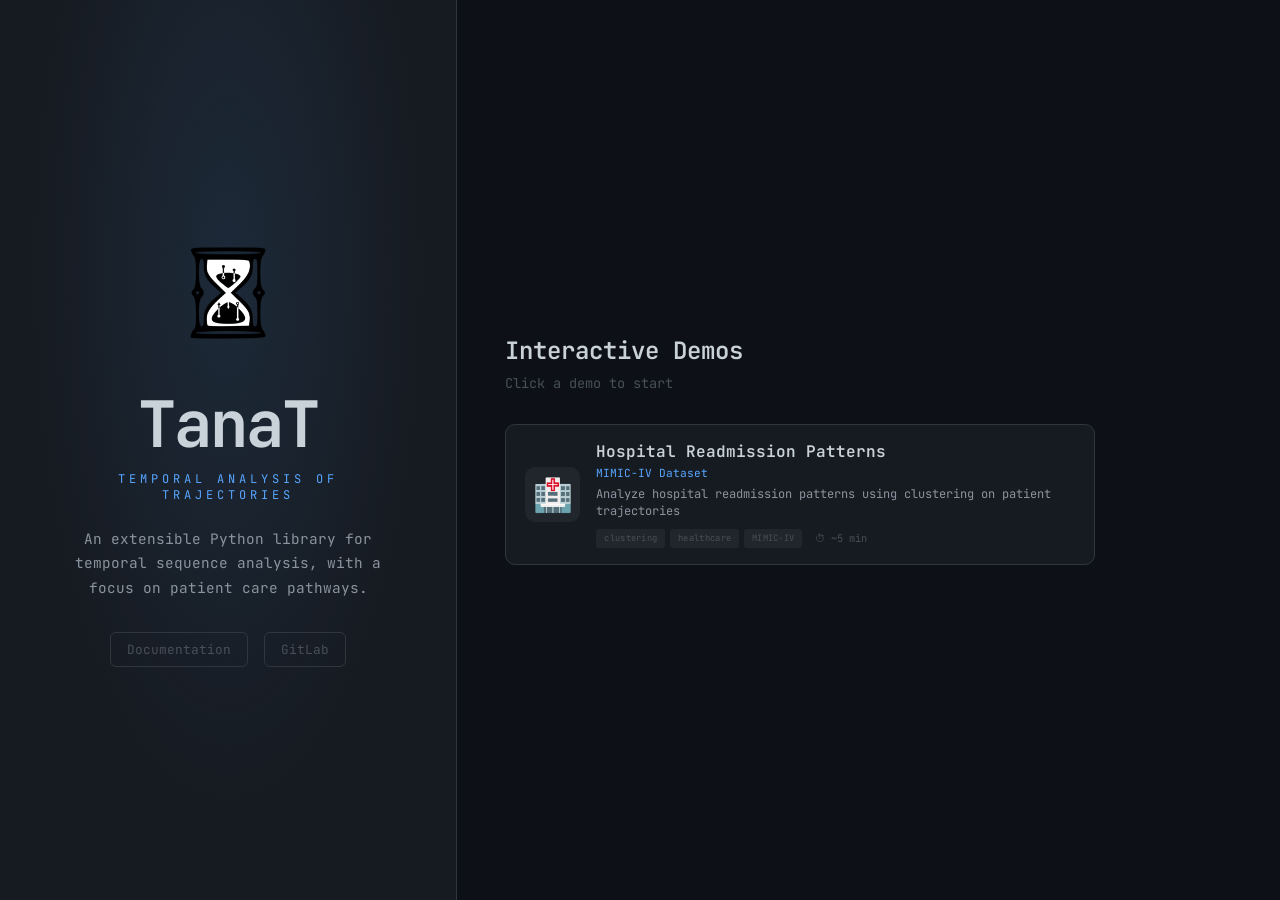
==== index.html @ 15427f87 "Import from gitlab.inria.fr/tanat/comms/tanat-demo @ f4c1796 Fresh start on the TanaT-Lab organizati" ====
<!DOCTYPE html>
<html lang="en">
<head>
    <meta charset="UTF-8">
    <meta name="viewport" content="width=device-width, initial-scale=1.0">
    <title>TanaT Demos</title>
    <link href="https://fonts.googleapis.com/css2?family=JetBrains+Mono:wght@400;500;600;700&display=swap" rel="stylesheet">
    <link rel="stylesheet" href="core/styles.css">
</head>
<body class="landing-page">
    
    <div class="landing-split">
        <!-- Left Panel: Branding -->
        <aside class="landing-branding">
            <div class="branding-content">
                <div class="landing-logo">
                    <img src="assets/logo.png" alt="" class="landing-logo-img">
                </div>
                <h1 class="landing-title">TanaT</h1>
                <p class="landing-tagline">TEMPORAL ANALYSIS OF TRAJECTORIES</p>
                <p class="landing-subtitle">An extensible Python library for temporal sequence analysis, with a focus on patient care pathways.</p>
                
                <div class="landing-links">
                    <a href="https://tanat.gitlabpages.inria.fr/core/tanat/" target="_blank" class="landing-link">
                        Documentation
                    </a>
                    <a href="https://gitlab.inria.fr/tanat/core/tanat" target="_blank" class="landing-link">
                        GitLab
                    </a>
                </div>
            </div>
        </aside>
        
        <!-- Right Panel: Demo Selection -->
        <main class="landing-demos">
            <header class="demos-header">
                <h2 class="demos-title">Interactive Demos</h2>
                <p class="demos-subtitle">Click a demo to start</p>
            </header>
            
            <div class="demos-list" id="demos-list">
                <!-- Demos will be loaded dynamically -->
            </div>
        </main>
    </div>
    
    <script src="core/landing.js"></script>
</body>
</html>
---- core/styles.css ----
/* ═══════════════════════════════════════════════════════════════════════════════
   TanaT Demo Framework - Shared Styles
   
   This file contains all shared styles for:
   - Landing page (demo selection)
   - Player (demo playback)
   - Common components (buttons, typography, colors)
   ═══════════════════════════════════════════════════════════════════════════════ */

:root {
    /* Layout */
    --sidebar-width: 200px;
    --header-height: 4.5rem;
    
    /* Colors */
    --bg-primary: #0d1117;
    --bg-secondary: #161b22;
    --bg-tertiary: #21262d;
    --border-color: #30363d;
    --text-primary: #c9d1d9;
    --text-secondary: #8b949e;
    --text-muted: #484f58;
    --accent-blue: #58a6ff;
    --accent-green: #3fb950;
    --accent-green-dark: #238636;
    --accent-orange: #f0883e;
    
    /* Header sizes */
    --header-h1-size: 1.3rem;
    --header-h2-size: 1rem;
}

* {
    margin: 0;
    padding: 0;
    box-sizing: border-box;
    font-family: 'JetBrains Mono', monospace;
}

body {
    background-color: var(--bg-primary);
    color: var(--text-secondary);
    display: flex;
    min-height: 100vh;
}

/* Hide demo elements by default until JS loads */
body.layout-welcome .sidebar,
body.layout-welcome .main-header,
body.layout-welcome .main-content,
body.layout-welcome .global-nav-controls {
    display: none !important;
}

/* ═══════════════════════════════════════════════════════════════════════════════
   LANDING PAGE STYLES - Split Layout
   ═══════════════════════════════════════════════════════════════════════════════ */

.landing-page {
    width: 100%;
    min-height: 100vh;
}

.landing-split {
    display: flex;
    min-height: 100vh;
}

/* Left Panel: Branding */
.landing-branding {
    width: 40%;
    min-width: 380px;
    background: 
        radial-gradient(ellipse at 50% 30%, rgba(88, 166, 255, 0.1) 0%, transparent 60%),
        var(--bg-secondary);
    display: flex;
    flex-direction: column;
    justify-content: center;
    align-items: center;
    padding: 3rem;
    border-right: 1px solid var(--border-color);
}

.branding-content {
    text-align: center;
    max-width: 350px;
}

.landing-logo {
    position: relative;
    margin-bottom: 1.5rem;
}

.landing-logo::before {
    content: '';
    position: absolute;
    top: 50%;
    left: 50%;
    transform: translate(-50%, -50%);
    width: 200px;
    height: 200px;
    background: radial-gradient(circle, rgba(88, 166, 255, 0.2) 0%, transparent 70%);
    border-radius: 50%;
    z-index: -1;
}

.landing-logo-img {
    height: 120px;
    width: auto;
    filter: brightness(1.1);
}

.landing-title {
    font-size: 4rem;
    font-weight: 700;
    color: var(--text-primary);
    letter-spacing: -2px;
    margin-bottom: 0.3rem;
}

.landing-tagline {
    color: var(--accent-blue);
    font-size: 0.75rem;
    letter-spacing: 4px;
    text-transform: uppercase;
    margin-bottom: 1.5rem;
}

.landing-subtitle {
    color: var(--text-secondary);
    font-size: 0.9rem;
    line-height: 1.7;
    margin-bottom: 2rem;
}

.landing-links {
    display: flex;
    gap: 1rem;
    justify-content: center;
}

.landing-link {
    color: var(--text-muted);
    text-decoration: none;
    font-size: 0.8rem;
    padding: 0.5rem 1rem;
    border: 1px solid var(--border-color);
    border-radius: 6px;
    transition: all 0.2s;
}

.landing-link:hover {
    color: var(--accent-blue);
    border-color: var(--accent-blue);
}

.landing-footer {
    margin-top: auto;
    padding-top: 2rem;
    color: var(--text-muted);
    font-size: 0.7rem;
}

/* Right Panel: Demo Selection */
.landing-demos {
    flex: 1;
    background-color: var(--bg-primary);
    padding: 3rem;
    display: flex;
    flex-direction: column;
    justify-content: center;
}

.demos-header {
    margin-bottom: 2rem;
}

.demos-title {
    color: var(--text-primary);
    font-size: 1.5rem;
    font-weight: 600;
    margin-bottom: 0.5rem;
}

.demos-subtitle {
    color: var(--text-muted);
    font-size: 0.85rem;
}

.demos-list {
    display: flex;
    flex-direction: column;
    gap: 1rem;
    max-width: 600px;
}

/* Demo Card - Horizontal style */
.demo-card {
    background-color: var(--bg-secondary);
    border: 1px solid var(--border-color);
    border-radius: 10px;
    padding: 1rem 1.2rem;
    cursor: pointer;
    transition: all 0.3s ease;
    display: flex;
    align-items: center;
    gap: 1rem;
}

.demo-card:hover {
    border-color: var(--accent-green);
    transform: translateX(6px);
    box-shadow: 0 4px 20px rgba(63, 185, 80, 0.15);
}

.demo-card-icon {
    font-size: 2rem;
    width: 55px;
    height: 55px;
    display: flex;
    align-items: center;
    justify-content: center;
    background-color: var(--bg-tertiary);
    border-radius: 10px;
    flex-shrink: 0;
}

.demo-card-content {
    flex: 1;
}

.demo-card-title {
    color: var(--text-primary);
    font-size: 1rem;
    font-weight: 600;
    margin-bottom: 0.2rem;
}

.demo-card-subtitle {
    color: var(--accent-blue);
    font-size: 0.7rem;
    margin-bottom: 0.4rem;
}

.demo-card-description {
    color: var(--text-secondary);
    font-size: 0.75rem;
    line-height: 1.4;
}

.demo-card-meta {
    display: flex;
    align-items: center;
    gap: 0.8rem;
    margin-top: 0.6rem;
    flex-wrap: nowrap;
}

.demo-card-tags {
    display: flex;
    flex-wrap: nowrap;
    gap: 0.3rem;
}

.demo-tag {
    background-color: var(--bg-tertiary);
    color: var(--text-muted);
    font-size: 0.55rem;
    padding: 0.2rem 0.5rem;
    border-radius: 3px;
    letter-spacing: 0.3px;
    white-space: nowrap;
}

.demo-card-footer {
    display: flex;
    align-items: center;
    justify-content: space-between;
    padding-top: 1rem;
    border-top: 1px solid var(--border-color);
}

.demo-duration {
    color: var(--text-muted);
    font-size: 0.65rem;
    white-space: nowrap;
}

.demo-launch-btn {
    color: var(--bg-primary);
    background-color: var(--accent-green);
    font-size: 0.7rem;
    font-weight: 600;
    padding: 0.5rem 0.8rem;
    border-radius: 5px;
    transition: all 0.2s;
    flex-shrink: 0;
}

.demo-card:hover .demo-launch-btn {
    background-color: var(--accent-green-dark);
    transform: scale(1.05);
}

/* Landing Footer */
.landing-footer {
    text-align: center;
    padding: 2rem;
    color: var(--text-muted);
    font-size: 0.8rem;
}

.landing-footer a {
    color: var(--accent-blue);
    text-decoration: none;
}

.landing-footer a:hover {
    text-decoration: underline;
}

/* ═══════════════════════════════════════════════════════════════════════════════
   WELCOME SCREEN - Full viewport, no sidebar/header
   ═══════════════════════════════════════════════════════════════════════════════ */

.welcome-screen {
    position: fixed;
    top: 0;
    left: 0;
    width: 100vw;
    height: 100vh;
    background: 
        radial-gradient(ellipse at 50% 30%, rgba(88, 166, 255, 0.08) 0%, transparent 50%),
        var(--bg-primary);
    display: flex;
    flex-direction: column;
    align-items: center;
    justify-content: center;
    z-index: 1000;
}

.welcome-content {
    text-align: center;
    display: flex;
    flex-direction: column;
    align-items: center;
    gap: 0.8rem;
}

/* Hero logo with glow effect */
.hero-logo {
    position: relative;
    margin-bottom: 0.5rem;
}

.hero-logo::before {
    content: '';
    position: absolute;
    top: 50%;
    left: 50%;
    transform: translate(-50%, -50%);
    width: 180px;
    height: 180px;
    background: radial-gradient(circle, rgba(88, 166, 255, 0.15) 0%, transparent 70%);
    border-radius: 50%;
    z-index: -1;
}

.hero-logo-img {
    height: 100px;
    width: auto;
    filter: brightness(1.1);
}

.welcome-title {
    font-size: 3.5rem;
    font-weight: 700;
    color: var(--text-primary);
    letter-spacing: -1px;
}

.welcome-tagline {
    color: var(--accent-blue);
    font-size: 0.95rem;
    letter-spacing: 3px;
    text-transform: uppercase;
    margin-bottom: 1rem;
}

.welcome-subtitle {
    color: var(--text-secondary);
    font-size: 0.85rem;
    margin-top: -1rem;
    margin-bottom: 2rem;
}

.welcome-actions {
    display: flex;
    flex-direction: column;
    align-items: center;
    gap: 1.5rem;
}

.welcome-start-btn {
    padding: 1rem 2.5rem;
    font-size: 1.1rem;
    font-weight: 600;
    background-color: var(--accent-green);
    color: var(--bg-primary);
    border: none;
    border-radius: 8px;
    cursor: pointer;
    font-family: 'JetBrains Mono', monospace;
    transition: all 0.3s ease;
}

.welcome-start-btn:hover {
    background-color: var(--accent-green-dark);
    transform: scale(1.05);
}

/* Back to demos link */
.back-to-demos-link {
    color: var(--text-muted);
    text-decoration: none;
    font-size: 0.85rem;
    transition: color 0.2s;
}

.back-to-demos-link:hover {
    color: var(--accent-blue);
}

/* ═══════════════════════════════════════════════════════════════════════════════
   TRANSITION SCREEN - Logo spinner between intro and code demo
   ═══════════════════════════════════════════════════════════════════════════════ */

.transition-screen {
    position: fixed;
    top: 0;
    left: 0;
    width: 100vw;
    height: 100vh;
    background-color: var(--bg-primary);
    display: flex;
    align-items: center;
    justify-content: center;
    z-index: 999;
}

.transition-content {
    display: flex;
    flex-direction: column;
    align-items: center;
    gap: 1.5rem;
}

.transition-title {
    font-size: 1.5rem;
    font-weight: 500;
    color: var(--text-primary);
    text-align: center;
    margin: 0;
}

.transition-logo {
    position: relative;
    width: 80px;
    height: 80px;
    animation: spin 1.2s ease-in-out infinite;
}

.transition-logo::before {
    content: '';
    position: absolute;
    top: 50%;
    left: 50%;
    transform: translate(-50%, -50%);
    width: 150px;
    height: 150px;
    background: radial-gradient(circle, rgba(88, 166, 255, 0.15) 0%, transparent 70%);
    border-radius: 50%;
    z-index: -1;
    animation: none;
}

.transition-logo-img {
    width: 100%;
    height: 100%;
    object-fit: contain;
}

.transition-text {
    font-size: 0.9rem;
    color: var(--text-muted);
    font-family: 'JetBrains Mono', monospace;
    letter-spacing: 0.05em;
    animation: pulse 1.2s ease-in-out infinite;
}

.transition-actions {
    display: flex;
    gap: 1rem;
    margin-top: 1.5rem;
    animation: fadeIn 0.5s ease-out;
}

.transition-btn {
    padding: 12px 24px;
    font-size: 14px;
    font-family: 'JetBrains Mono', monospace;
    border-radius: 8px;
    cursor: pointer;
    transition: all 0.2s ease;
    border: 1px solid var(--border-color);
    background: var(--bg-tertiary);
    color: var(--text-primary);
}

.transition-btn.back {
    color: var(--text-muted);
}

.transition-btn.back:hover {
    color: var(--text-primary);
    border-color: var(--text-muted);
}

.transition-btn.start {
    background: var(--accent-green);
    color: var(--bg-primary);
    border-color: var(--accent-green);
    font-weight: 500;
}

.transition-btn.start:hover {
    background: #2dd870;
    box-shadow: 0 0 20px rgba(34, 197, 94, 0.3);
}

@keyframes spin {
    0% {
        transform: rotate(0deg);
    }
    100% {
        transform: rotate(360deg);
    }
}

@keyframes pulse {
    0%, 100% {
        opacity: 0.5;
    }
    50% {
        opacity: 1;
    }
}

/* ═══════════════════════════════════════════════════════════════════════════════
   INTRO SCREEN - Full viewport intro without sidebar
   ═══════════════════════════════════════════════════════════════════════════════ */

.intro-screen {
    position: fixed;
    top: 0;
    left: 0;
    width: 100vw;
    height: 100vh;
    background-color: var(--bg-primary);
    display: flex;
    flex-direction: column;
    align-items: center;
    justify-content: flex-start;
    z-index: 999;
    overflow-y: auto;
    padding: 3rem 2rem;
}

/* Play overlay - minimal start button */
.play-overlay {
    position: fixed;
    top: 0;
    left: 0;
    width: 100vw;
    height: 100vh;
    background: var(--bg-primary);
    display: flex;
    align-items: center;
    justify-content: center;
    z-index: 1001;
}

.play-overlay-btn {
    display: flex;
    flex-direction: column;
    align-items: center;
    gap: 1rem;
    padding: 2rem 3rem;
    background: transparent;
    border: 2px solid var(--accent-green);
    border-radius: 16px;
    cursor: pointer;
    transition: all 0.3s ease;
}

.play-overlay-btn:hover {
    background: rgba(34, 197, 94, 0.1);
    transform: scale(1.05);
    box-shadow: 0 0 30px rgba(34, 197, 94, 0.3);
}

.play-overlay-btn .play-icon {
    font-size: 3rem;
    color: var(--accent-green);
}

.play-overlay-btn .play-text {
    font-size: 1rem;
    color: var(--text-muted);
    font-family: 'JetBrains Mono', monospace;
    text-transform: uppercase;
    letter-spacing: 0.1em;
}

.intro-screen .intro-content {
    max-width: 900px;
    width: 100%;
}

/* ─────────────────────────────────────────────────────────────────────────────
   NOTEPAD STYLE - Modern & Minimalist
   ───────────────────────────────────────────────────────────────────────────── */

.intro-notepad-container {
    background: var(--bg-secondary);
    border: 1px solid var(--border-color);
    border-radius: 16px;
    padding: 2.5rem 3rem;
    margin-bottom: 2rem;
    min-height: 200px;
}

.intro-notepad {
    display: flex;
    flex-direction: column;
    gap: 0.8rem;
    transition: opacity 0.3s ease;
}

.intro-notepad.note-fade-out {
    opacity: 0;
}

/* Note animations */
.note-appear {
    animation: noteAppear 0.5s ease-out;
}

@keyframes noteAppear {
    from {
        opacity: 0;
        transform: translateY(8px);
    }
    to {
        opacity: 1;
        transform: translateY(0);
    }
}

/* Welcome message */
.note-welcome {
    font-size: 1.4rem;
    font-weight: 300;
    color: var(--text-primary);
    letter-spacing: 0.02em;
    margin-bottom: 0.5rem;
}

.note-welcome strong {
    font-weight: 600;
    color: var(--accent-green);
}

/* Tagline */
.note-tagline {
    font-size: 0.9rem;
    color: var(--text-muted);
    text-transform: uppercase;
    letter-spacing: 0.15em;
    margin-bottom: 1.5rem;
    padding-bottom: 1.5rem;
    border-bottom: 1px solid var(--border-color);
}

/* Section header */
.note-section {
    font-size: 0.75rem;
    font-weight: 500;
    color: var(--text-muted);
    text-transform: uppercase;
    letter-spacing: 0.1em;
    margin-top: 0.5rem;
}

/* Keyword (like Entity) */
.note-keyword {
    font-size: 1.8rem;
    font-weight: 600;
    color: var(--accent-blue);
    margin: 0.2rem 0;
}

/* Definition */
.note-definition {
    font-size: 1rem;
    color: var(--text-secondary);
    font-style: italic;
    margin-bottom: 0.8rem;
}

/* Bullets - clean style */
.note-bullet {
    font-size: 0.95rem;
    color: var(--text-primary);
    display: flex;
    align-items: center;
    gap: 0.8rem;
    padding: 0.3rem 0;
}

.note-bullet strong {
    color: var(--accent-blue);
}

.note-check {
    color: var(--accent-green);
    font-size: 0.8rem;
    flex-shrink: 0;
}

/* Examples - inline tags */
.note-example {
    display: inline-block;
    font-size: 0.8rem;
    color: var(--text-muted);
    background: var(--bg-tertiary);
    padding: 0.3rem 0.8rem;
    border-radius: 20px;
    margin-right: 0.5rem;
    margin-top: 0.3rem;
}

/* Title (for later sections) */
.note-title {
    font-size: 1.3rem;
    font-weight: 500;
    color: var(--text-primary);
    margin-bottom: 0.5rem;
}

/* Subtitle */
.note-subtitle {
    font-size: 0.9rem;
    color: var(--text-muted);
    margin-bottom: 1rem;
}

.note-highlight {
    font-size: 0.85rem;
    font-weight: 500;
    color: var(--accent-yellow);
    padding: 0.4rem 0.8rem;
    background-color: rgba(255, 221, 0, 0.08);
    border-left: 2px solid var(--accent-yellow);
    border-radius: 0 4px 4px 0;
    margin-top: 0.5rem;
}

.note-concept {
    font-family: 'Fira Code', 'Consolas', monospace;
    font-size: 1rem;
    color: var(--accent-blue);
    padding: 0.6rem 1rem;
    background-color: rgba(88, 166, 255, 0.08);
    border-radius: 6px;
}

.note-detail {
    font-size: 0.85rem;
    color: var(--text-muted);
    padding-left: 1.5rem;
    font-style: italic;
}

.note-spacer {
    height: 2rem;
}

.note-action {
    font-size: 1rem;
    font-weight: 500;
    color: var(--accent-green);
    display: flex;
    align-items: center;
    gap: 0.6rem;
    margin-top: 1rem;
    padding: 0.6rem 1rem;
    background-color: rgba(34, 197, 94, 0.08);
    border-radius: 6px;
}

.note-action .note-icon {
    font-size: 0.85rem;
}

.note-divider {
    height: 1px;
    background: var(--border-color);
    margin: 1rem 0;
    opacity: 0.5;
}

/* SVG figures styling inside notepad */
.intro-notepad .sequence-viz-container,
.intro-notepad .workflow-viz-container {
    margin-top: 1.5rem;
    margin-bottom: 1rem;
}

/* Dynamically injected HTML phases */
.intro-viz-phase {
    animation: fadeIn 0.6s ease-out;
}

.intro-final-text {
    font-size: 1rem;
    color: var(--text-primary);
    line-height: 1.6;
}

/* ═══════════════════════════════════════════════════════════════════════════════
   SIDEBAR
   ═══════════════════════════════════════════════════════════════════════════════ */

.sidebar {
    width: var(--sidebar-width);
    min-width: var(--sidebar-width);
    max-width: var(--sidebar-width);
    flex-shrink: 0;
    background-color: var(--bg-secondary);
    padding: 1rem 0.8rem;
    display: flex;
    flex-direction: column;
    position: fixed;
    height: 100vh;
    overflow-y: auto;
}

.demo-controls {
    margin-top: auto;
    padding-top: 1rem;
}

.sidebar-header {
    text-align: center;
    margin-bottom: 0.5rem;
    padding: 1rem 0;
    background: radial-gradient(ellipse at 50% 35%, rgba(88, 166, 255, 0.12) 0%, transparent 70%);
    display: flex;
    flex-direction: column;
    align-items: center;
    gap: 0.3rem;
}

.sidebar-logo {
    position: relative;
    margin-bottom: 0.2rem;
}

.sidebar-logo::before {
    content: '';
    position: absolute;
    top: 50%;
    left: 50%;
    transform: translate(-50%, -50%);
    width: 60px;
    height: 60px;
    background: radial-gradient(circle, rgba(88, 166, 255, 0.2) 0%, transparent 70%);
    border-radius: 50%;
    z-index: -1;
}

.sidebar-logo-img {
    height: 36px;
    width: auto;
    filter: brightness(1.1);
}

.sidebar-title {
    color: var(--text-primary);
    font-size: 1.4rem;
    font-weight: 700;
    letter-spacing: -0.5px;
}

.sidebar-tagline {
    color: var(--accent-blue);
    font-size: 0.45rem;
    letter-spacing: 1.5px;
    text-transform: uppercase;
}

.section-label {
    color: var(--text-muted);
    font-size: 0.6rem;
    letter-spacing: 2px;
    margin-bottom: 0.5rem;
}

hr {
    border: none;
    border-top: 1px solid var(--bg-tertiary);
    margin: 1rem 0;
}

/* Pipeline / Metro line */
.pipeline {
    display: flex;
    flex-direction: column;
}

.station {
    position: relative;
    display: flex;
    align-items: center;
    gap: 0.5rem;
    padding: 0.3rem 0;
}

.station-icon {
    font-size: 0.9rem;
    color: var(--border-color);
    width: 1rem;
    text-align: center;
}

.station-name {
    font-size: 0.7rem;
    color: var(--text-muted);
}

.station-desc {
    font-size: 0.55rem;
    color: var(--text-muted);
    margin-left: 0.3rem;
}

.station-line {
    position: absolute;
    left: 0.45rem;
    top: 1.4rem;
    width: 2px;
    height: 1rem;
    background-color: var(--border-color);
}

/* Station states */
.station.done .station-icon {
    color: var(--accent-green);
}
.station.done .station-name {
    color: var(--text-secondary);
}
.station.done .station-line {
    background-color: var(--accent-green);
}

.station.current .station-icon {
    color: var(--accent-blue);
    animation: pulse 1.5s ease-in-out infinite;
}
.station.current .station-name {
    color: var(--text-primary);
    font-weight: 500;
}
.station.current .station-line {
    background-color: var(--border-color);
}

@keyframes pulse {
    0%, 100% { opacity: 1; }
    50% { opacity: 0.5; }
}

/* Sidebar Explore Section (shown in full-script view) */
.sidebar-explore-section {
    display: flex;
    flex-direction: column;
    gap: 0.8rem;
    animation: fadeIn 0.3s ease-out;
}

.sidebar-explore-links {
    display: flex;
    flex-direction: column;
    gap: 0.5rem;
}

.sidebar-explore-link {
    display: block;
    color: var(--text-secondary);
    text-decoration: none;
    font-size: 0.75rem;
    padding: 0.7rem 0.8rem;
    border: 1px solid var(--border-color);
    border-radius: 6px;
    transition: all 0.2s;
    text-align: center;
}

.sidebar-explore-link:hover {
    color: var(--accent-blue);
    border-color: var(--accent-blue);
    background-color: rgba(88, 166, 255, 0.05);
}

.sidebar-explore-link.back-link {
    margin-top: 0.5rem;
    color: var(--text-muted);
    border-style: dashed;
}

.sidebar-explore-link.back-link:hover {
    color: var(--text-primary);
    border-color: var(--text-muted);
}

/* ═══════════════════════════════════════════════════════════════════════════════
   BUTTONS
   ═══════════════════════════════════════════════════════════════════════════════ */

.next-btn {
    background-color: var(--bg-tertiary);
    color: var(--accent-green);
    border: 1px solid var(--border-color);
    border-radius: 6px;
    padding: 0.5rem 1rem;
    font-size: 0.75rem;
    font-family: 'JetBrains Mono', monospace;
    cursor: pointer;
    transition: all 0.2s;
    width: 100%;
}

.next-btn:hover {
    background-color: var(--border-color);
    border-color: var(--accent-green);
}

.next-btn:disabled {
    opacity: 0.5;
    cursor: not-allowed;
}

.next-btn.start-btn {
    background-color: var(--accent-green-dark);
    border-color: var(--accent-green);
    color: #ffffff;
    font-weight: 500;
}

.next-btn.start-btn:hover {
    background-color: #2ea043;
}

.reset-btn {
    background-color: transparent;
    color: var(--text-muted);
    border: 1px solid var(--border-color);
    border-radius: 6px;
    padding: 0.4rem 1rem;
    font-size: 0.65rem;
    font-family: 'JetBrains Mono', monospace;
    cursor: pointer;
    width: 100%;
    margin-top: 0.5rem;
}

.reset-btn:hover {
    color: var(--text-secondary);
    border-color: var(--text-muted);
}

/* Global Navigation Controls - fixed bottom right, draggable */
.global-nav-controls {
    position: fixed;
    bottom: 24px;
    right: 24px;
    z-index: 1000;
    display: flex;
    align-items: center;
    gap: 8px;
    background-color: var(--bg-secondary);
    padding: 8px;
    border-radius: 8px;
    box-shadow: 0 4px 16px rgba(0, 0, 0, 0.5);
    border: 1px solid var(--border-color);
    /* Prevent zoom scaling */
    transform-origin: bottom right;
    font-size: 14px;
}

.nav-drag-handle {
    cursor: grab;
    color: var(--text-muted);
    padding: 4px 8px;
    font-size: 14px;
    user-select: none;
    border-right: 1px solid var(--border-color);
    margin-right: 4px;
}

.nav-drag-handle:active {
    cursor: grabbing;
}

.global-nav-controls.dragging {
    opacity: 0.9;
    cursor: grabbing;
}

.global-nav-btn {
    background-color: var(--bg-tertiary);
    color: var(--text-primary);
    border: 1px solid var(--border-color);
    border-radius: 6px;
    padding: 8px 14px;
    font-size: 14px;
    font-family: 'JetBrains Mono', monospace;
    cursor: pointer;
    transition: all 0.2s;
    white-space: nowrap;
    min-width: 80px;
    text-align: center;
}

.global-nav-btn:hover:not(:disabled) {
    background-color: var(--border-color);
    border-color: var(--accent-blue);
    color: var(--accent-blue);
}

.global-nav-btn:disabled {
    opacity: 0.4;
    cursor: not-allowed;
}

.global-nav-btn.reveal {
    color: var(--accent-orange);
    border-color: var(--accent-orange);
    margin-left: 15px;
}

.global-nav-btn.reveal:hover:not(:disabled) {
    background-color: var(--accent-orange);
    color: var(--bg-secondary);
}

.global-nav-btn.pause {
    color: var(--accent-blue);
    border-color: var(--accent-blue);
}

.global-nav-btn.pause.playing {
    color: var(--accent-green);
    border-color: var(--accent-green);
}

.global-nav-btn.back {
    color: var(--text-muted);
    margin-right: 10px;
}

.global-nav-btn.back:hover {
    color: var(--text-primary);
    border-color: var(--text-muted);
}

/* Responsive adjustments for small screens */
@media (max-width: 600px) {
    .global-nav-controls {
        bottom: 12px;
        right: 12px;
        padding: 6px;
        gap: 6px;
    }
    
    .global-nav-btn {
        padding: 6px 10px;
        font-size: 12px;
        min-width: 60px;
    }
}

/* ═══════════════════════════════════════════════════════════════════════════════
   MAIN HEADER
   ═══════════════════════════════════════════════════════════════════════════════ */

.main-header {
    position: fixed;
    top: 0;
    left: var(--sidebar-width);
    right: 0;
    background-color: var(--bg-primary);
    padding: 1rem 2rem;
    z-index: 100;
    border-bottom: 1px solid var(--border-color);
    display: flex;
    align-items: center;
}

.main-header .header-titles {
    display: flex;
    flex-direction: column;
}

.main-header h1 {
    color: var(--accent-blue);
    font-size: var(--header-h1-size);
    font-weight: 400;
    margin-bottom: 0.2rem;
}

.main-header h2 {
    color: var(--text-primary);
    font-size: var(--header-h2-size);
    font-weight: 400;
}

/* ═══════════════════════════════════════════════════════════════════════════════
   MAIN CONTENT
   ═══════════════════════════════════════════════════════════════════════════════ */

.main-content {
    flex: 1;
    margin-left: var(--sidebar-width);
    margin-top: var(--header-height);
    padding: 1.5rem 2rem;
    max-width: 1300px;
    min-height: calc(100vh - var(--header-height));
    overflow-y: auto;
}

.highlight {
    color: var(--accent-green);
    font-weight: 500;
}

/* Station header */
.station-header {
    display: flex;
    align-items: center;
    gap: 1rem;
    margin-bottom: 1.5rem;
}

.step-badge {
    background-color: var(--accent-blue);
    color: var(--bg-primary);
    padding: 0.3rem 0.8rem;
    border-radius: 4px;
    font-size: 0.7rem;
    font-weight: 600;
}

.station-title {
    color: var(--text-primary);
    font-size: 1rem;
    font-weight: 500;
}

/* Station content */
.station-content {
    animation: fadeIn 0.3s ease-out;
    margin-bottom: 2rem;
}

.station-content.inactive {
    opacity: 0.3;
}

@keyframes fadeIn {
    from { opacity: 0; transform: translateY(10px); }
    to { opacity: 1; transform: translateY(0); }
}

/* Code blocks */
.code-block {
    margin-bottom: 1rem;
}

.code-header {
    display: flex;
    justify-content: space-between;
    align-items: center;
    margin-bottom: 0.3rem;
}

.code-label {
    color: var(--text-muted);
    font-size: 0.4rem;
    text-transform: uppercase;
    letter-spacing: 1px;
}

pre {
    background-color: var(--bg-secondary);
    border: 1px solid var(--bg-tertiary);
    border-radius: 6px;
    padding: 0.8rem;
    overflow-x: auto;
    margin: 0;
}

code {
    font-size: 0.7rem;
    line-height: 1.5;
    color: var(--text-primary);
}

/* Terminal output */
.terminal-output {
    display: block;
    width: 100%;
    box-sizing: border-box;
    background-color: var(--bg-secondary);
    border: 1px solid var(--bg-tertiary);
    border-left: 2px solid var(--accent-green);
    padding: 0.8rem;
    font-size: 0.7rem;
    color: var(--accent-green);
    white-space: pre-wrap;
    border-radius: 6px;
    min-height: 2rem;
    margin-top: 0.5rem;
    text-align: left;
    font-family: 'Fira Code', 'Consolas', monospace;
}

/* Figure output */
.figure-output {
    background-color: var(--bg-secondary);
    border: 1px solid var(--bg-tertiary);
    border-radius: 6px;
    padding: 1rem;
    display: flex;
    justify-content: flex-start;
    align-items: flex-start;
    margin-top: 0.5rem;
    min-height: 200px;
    overflow: hidden;
}

.figure-output img {
    max-width: 100%;
    max-height: 400px;
    height: auto;
    border-radius: 4px;
    object-fit: contain;
}

/* Spacer for scroll effect */
.spacer {
    height: 60vh;
    transition: height 0.3s;
}

.spacer.hidden {
    height: 0;
}

/* ═══════════════════════════════════════════════════════════════════════════════
   HIGHLIGHT.JS OVERRIDES - Dracula Theme
   ═══════════════════════════════════════════════════════════════════════════════ */

.hljs {
    background: transparent !important;
    padding: 0 !important;
}

.hljs-keyword {
    color: #ff79c6 !important;
    font-weight: 500;
}

.hljs-built_in {
    color: #8be9fd !important;
}

.hljs-string {
    color: #f1fa8c !important;
}

.hljs-number {
    color: #bd93f9 !important;
}

.hljs-comment {
    color: #6272a4 !important;
    font-style: italic;
}

.hljs-function .hljs-title,
.hljs-title.function_ {
    color: #50fa7b !important;
}

.hljs-class .hljs-title,
.hljs-title.class_ {
    color: #8be9fd !important;
    font-style: italic;
}

.hljs-params {
    color: #ffb86c !important;
}

.hljs-attr,
.hljs-property {
    color: #50fa7b !important;
}

.hljs-literal {
    color: #bd93f9 !important;
}

.hljs-meta {
    color: #ff79c6 !important;
}

/* ═══════════════════════════════════════════════════════════════════════════════
   FULL SCRIPT VIEW (ZOOM OUT / SPLIT VIEW)
   ═══════════════════════════════════════════════════════════════════════════════ */

/* Phase 1: Zoom out animation */
.main-content.zooming-out {
    animation: zoomOutPhase 1s ease-out forwards;
}

@keyframes zoomOutPhase {
    from {
        transform: scale(1);
        transform-origin: top center;
    }
    to {
        transform: scale(0.5);
        transform-origin: top center;
    }
}

/* Phase 2: Split view - full width grid */
.main-content.split-view {
    transform: none;
    display: block;
    overflow: visible;
    width: calc(100vw - var(--sidebar-width));
    max-width: none;
    height: calc(100vh - var(--header-height));
    padding: 1rem 0.5rem 0.5rem 0.5rem;
    margin-top: calc(var(--header-height) + 0.5rem);
    animation: fadeInSplit 0.5s ease-out;
}

@keyframes fadeInSplit {
    from { opacity: 0.5; }
    to { opacity: 1; }
}

.main-content.split-view #stations-container {
    display: grid !important;
    grid-template-columns: repeat(3, 1fr);
    grid-template-rows: auto auto;
    gap: 0.3rem;
    width: 100%;
    align-items: start;
}

/* 3 columns x 2 rows: 1,2,3 on top / 4,5,6 on bottom */
.main-content.split-view #stations-container .station-content:nth-child(1) { grid-column: 1; grid-row: 1; }
.main-content.split-view #stations-container .station-content:nth-child(2) { grid-column: 2; grid-row: 1; }
.main-content.split-view #stations-container .station-content:nth-child(3) { grid-column: 3; grid-row: 1; }
.main-content.split-view #stations-container .station-content:nth-child(4) { grid-column: 1; grid-row: 2; }
.main-content.split-view #stations-container .station-content:nth-child(5) { grid-column: 2; grid-row: 2; }
.main-content.split-view #stations-container .station-content:nth-child(6) { grid-column: 3; grid-row: 2; }

.main-content.split-view .station-content {
    display: block !important;
    opacity: 1 !important;
    background-color: var(--bg-primary);
    border: 1px solid var(--border-color);
    border-radius: 3px;
    padding: 0.25rem;
    min-width: 0;
}

.main-content.split-view .station-header {
    margin-bottom: 0.3rem;
}

.main-content.split-view .step-badge {
    font-size: 0.4rem;
    padding: 0.15rem 0.4rem;
}

.main-content.split-view .station-title {
    font-size: 0.5rem;
}

.main-content.split-view .code-label {
    font-size: 0.25rem;
    letter-spacing: 0.5px;
}

.main-content.split-view pre {
    padding: 0.1rem;
    margin: 0;
}

.main-content.split-view code {
    font-size: 0.32rem;
    line-height: 1.15;
    white-space: pre;
    display: block;
}

.main-content.split-view .terminal-output {
    padding: 0.08rem;
    font-size: 0.22rem;
}

.main-content.split-view .figure-output {
    padding: 0.05rem;
}

.main-content.split-view .figure-output img {
    max-height: 80px;
    max-width: 100%;
    width: auto;
    height: auto;
    object-fit: contain;
}

/* Full script view container */
.full-script-view {
    animation: fadeIn 0.5s ease-out;
    padding: 1rem 0;
}

.full-script-view h3 {
    color: var(--accent-blue);
    font-size: 0.8rem;
    font-weight: 400;
    margin-bottom: 1rem;
    text-align: center;
}

/* Documentation link */
.doc-link-container {
    display: flex;
    flex-direction: column;
    align-items: center;
    gap: 0.8rem;
    margin-top: 1rem;
    padding: 1rem;
    background-color: var(--bg-secondary);
    border: 1px solid var(--border-color);
    border-radius: 8px;
}

.doc-link-url {
    color: var(--accent-blue);
    font-size: 0.8rem;
    font-family: 'JetBrains Mono', monospace;
    text-decoration: none;
    padding: 0.4rem 0.8rem;
    border: 1px solid var(--border-color);
    border-radius: 4px;
    background-color: var(--bg-primary);
    transition: all 0.2s;
}

.doc-link-url:hover {
    border-color: var(--accent-blue);
    background-color: var(--bg-secondary);
}

.doc-link-label {
    color: var(--text-secondary);
    font-size: 0.6rem;
    text-transform: uppercase;
    letter-spacing: 2px;
}

/* ═══════════════════════════════════════════════════════════════════════════════
   INTRO VISUALIZATIONS
   ═══════════════════════════════════════════════════════════════════════════════ */

/* Sequence visualization container */
.sequence-viz-container {
    animation: fadeIn 0.5s ease-out;
}

.sequence-viz-container h4 {
    color: var(--accent-blue);
    font-size: 1rem;
    font-weight: 400;
    margin-bottom: 1.5rem;
    text-align: center;
}

/* Sequence types grid */
.sequence-types-grid {
    display: grid;
    grid-template-columns: repeat(3, 1fr);
    gap: 1rem;
    margin-bottom: 2rem;
}

.sequence-type-card {
    background-color: var(--bg-secondary);
    border: 1px solid var(--border-color);
    border-radius: 8px;
    padding: 1rem;
    text-align: center;
}

.sequence-type-label {
    color: var(--text-primary);
    font-size: 0.85rem;
    font-weight: 500;
    margin-bottom: 0.3rem;
}

.sequence-type-desc {
    color: var(--text-muted);
    font-size: 0.7rem;
    margin-bottom: 0.8rem;
}

.sequence-svg {
    width: 100%;
    height: 60px;
}

/* Entity animations */
.entity-dot, .entity-bar {
    opacity: 0;
    animation: popIn 0.4s ease-out forwards;
}

.entity-dot.anim-1, .entity-bar.anim-1 { animation-delay: 0.2s; }
.entity-dot.anim-2, .entity-bar.anim-2 { animation-delay: 0.4s; }
.entity-dot.anim-3, .entity-bar.anim-3 { animation-delay: 0.6s; }
.entity-dot.anim-4, .entity-bar.anim-4 { animation-delay: 0.8s; }

@keyframes popIn {
    0% { opacity: 0; transform: scale(0); }
    70% { transform: scale(1.1); }
    100% { opacity: 1; transform: scale(1); }
}

/* Legend */
.concepts-legend {
    display: flex;
    gap: 2rem;
    flex-wrap: wrap;
    justify-content: center;
    margin-top: 1rem;
}

.legend-item {
    display: flex;
    align-items: center;
    gap: 0.8rem;
    padding: 0.6rem 1.2rem;
    background-color: var(--bg-tertiary);
    border-radius: 6px;
    border: 1px solid var(--border-color);
}

.legend-dot {
    width: 12px;
    height: 12px;
    background-color: #ffdd00;
    border-radius: 50%;
}

.legend-line {
    width: 30px;
    height: 4px;
    background: linear-gradient(90deg, #ffdd00, #3b82f6, #22c55e);
    border-radius: 2px;
}

.legend-text {
    font-size: 0.8rem;
    color: var(--text-secondary);
}

.legend-text strong {
    color: var(--text-primary);
}

/* Workflow visualization */
.workflow-viz-container {
    margin-top: 2rem;
    padding: 1.5rem;
    background: linear-gradient(135deg, var(--bg-secondary) 0%, var(--bg-primary) 100%);
    border: 1px solid var(--border-color);
    border-radius: 12px;
    text-align: center;
}

.workflow-svg {
    width: 100%;
    max-width: 600px;
    height: auto;
}

/* Workflow animations */
.workflow-db,
.workflow-arrow-1,
.workflow-patients,
.workflow-arrow-2,
.workflow-clusters {
    opacity: 0;
    animation: workflowFadeIn 0.8s ease-out forwards;
}

.workflow-db { animation-delay: 0s; }
.workflow-arrow-1 { animation-delay: 0.5s; }
.workflow-patients { animation-delay: 1s; }
.workflow-arrow-2 { animation-delay: 1.8s; }
.workflow-clusters { animation-delay: 2.3s; }

@keyframes workflowFadeIn {
    from {
        opacity: 0;
        transform: translateY(10px);
    }
    to {
        opacity: 1;
        transform: translateY(0);
    }
}

/* Patient entities animation */
.patient-entity {
    opacity: 0;
    animation: entityAppear 0.3s ease-out forwards;
}

.p1-e1 { animation-delay: 1.1s; }
.p1-e2 { animation-delay: 1.2s; }
.p1-e3 { animation-delay: 1.3s; }
.p2-e1 { animation-delay: 1.15s; }
.p2-e2 { animation-delay: 1.25s; }
.p2-e3 { animation-delay: 1.35s; }
.p3-e1 { animation-delay: 1.2s; }
.p3-e2 { animation-delay: 1.3s; }
.p4-e1 { animation-delay: 1.25s; }
.p4-e2 { animation-delay: 1.35s; }
.p4-e3 { animation-delay: 1.45s; }

@keyframes entityAppear {
    from {
        opacity: 0;
        transform: scaleX(0);
    }
    to {
        opacity: 1;
        transform: scaleX(1);
    }
}

/* ═══════════════════════════════════════════════════════════════════════════════
   RESPONSIVE
   ═══════════════════════════════════════════════════════════════════════════════ */

@media (max-width: 1200px) {
    .demos-grid {
        grid-template-columns: repeat(auto-fit, minmax(300px, 1fr));
    }
}

/* ═══════════════════════════════════════════════════════════════════════════════
   MOBILE VERSION (< 768px)
   ═══════════════════════════════════════════════════════════════════════════════ */

@media (max-width: 767px) {
    /* === ROOT VARIABLES === */
    :root {
        --sidebar-width: 0px;
        --header-height: 60px;
        --mobile-pipeline-height: 50px;
    }

    /* === HIDE DESKTOP SIDEBAR === */
    .sidebar {
        display: none !important;
    }

    /* === MOBILE PIPELINE HEADER === */
    .mobile-pipeline-header {
        display: flex !important;
        position: fixed;
        top: 0;
        left: 0;
        right: 0;
        height: var(--mobile-pipeline-height);
        background-color: var(--bg-secondary);
        border-bottom: 1px solid var(--border-color);
        z-index: 200;
        align-items: center;
        padding: 0 0.6rem;
        gap: 0.4rem;
    }
    
    /* Logo with halo effect */
    .mobile-pipeline-brand {
        display: flex;
        align-items: center;
        gap: 0.3rem;
        flex-shrink: 0;
        padding-right: 0.5rem;
        border-right: 1px solid var(--border-color);
        margin-right: 0.3rem;
    }
    
    .mobile-pipeline-logo-wrap {
        position: relative;
        display: flex;
        align-items: center;
        justify-content: center;
    }
    
    .mobile-pipeline-logo-wrap::before {
        content: '';
        position: absolute;
        width: 32px;
        height: 32px;
        background: radial-gradient(circle, rgba(88, 166, 255, 0.25) 0%, transparent 70%);
        border-radius: 50%;
    }

    .mobile-pipeline-logo {
        height: 20px;
        width: auto;
        position: relative;
        z-index: 1;
    }
    
    .mobile-pipeline-title {
        font-size: 0.55rem;
        color: var(--text-secondary);
        white-space: nowrap;
        overflow: hidden;
        text-overflow: ellipsis;
        max-width: 80px;
        line-height: 1.2;
    }

    .mobile-pipeline-steps {
        display: flex;
        align-items: center;
        flex: 1;
        overflow-x: auto;
        gap: 0;
        -webkit-overflow-scrolling: touch;
        scrollbar-width: none;
    }

    .mobile-pipeline-steps::-webkit-scrollbar {
        display: none;
    }

    .mobile-step {
        display: flex;
        align-items: center;
        flex-shrink: 0;
    }

    .mobile-step-dot {
        width: 10px;
        height: 10px;
        border-radius: 50%;
        background-color: var(--border-color);
        border: 2px solid var(--bg-tertiary);
        transition: all 0.3s ease;
    }

    .mobile-step-line {
        width: 20px;
        height: 2px;
        background-color: var(--border-color);
        transition: background-color 0.3s ease;
    }

    .mobile-step.done .mobile-step-dot {
        background-color: var(--accent-green);
        border-color: var(--accent-green);
    }

    .mobile-step.done .mobile-step-line {
        background-color: var(--accent-green);
    }

    .mobile-step.current .mobile-step-dot {
        background-color: var(--accent-blue);
        border-color: var(--accent-blue);
        box-shadow: 0 0 8px var(--accent-blue);
        animation: mobilePulse 1.5s ease-in-out infinite;
    }

    .mobile-step-label {
        display: none;
        font-size: 0.65rem;
        color: var(--text-primary);
        margin-left: 0.3rem;
        white-space: nowrap;
        font-weight: 500;
    }

    .mobile-step.current .mobile-step-label {
        display: inline;
    }

    @keyframes mobilePulse {
        0%, 100% { box-shadow: 0 0 4px var(--accent-blue); }
        50% { box-shadow: 0 0 12px var(--accent-blue); }
    }

    /* === MOBILE EXPLORE HEADER (replaces pipeline in full-script view) === */
    .mobile-explore-header {
        display: none;
        position: fixed;
        top: 0;
        left: 0;
        right: 0;
        height: var(--mobile-pipeline-height);
        background-color: var(--bg-secondary);
        border-bottom: 1px solid var(--border-color);
        z-index: 200;
        align-items: center;
        justify-content: space-between;
        padding: 0 1rem;
    }
    
    .mobile-explore-brand {
        display: flex;
        align-items: center;
        gap: 0.5rem;
    }
    
    .mobile-explore-logo-wrap {
        position: relative;
        display: flex;
        align-items: center;
        justify-content: center;
    }
    
    .mobile-explore-logo-wrap::before {
        content: '';
        position: absolute;
        width: 36px;
        height: 36px;
        background: radial-gradient(circle, rgba(88, 166, 255, 0.25) 0%, transparent 70%);
        border-radius: 50%;
    }

    .mobile-explore-logo {
        height: 22px;
        width: auto;
        position: relative;
        z-index: 1;
    }
    
    .mobile-explore-title {
        font-size: 0.9rem;
        font-weight: 600;
        color: var(--text-primary);
        letter-spacing: -0.5px;
    }
    
    .mobile-explore-links {
        display: flex;
        gap: 0.5rem;
    }
    
    .mobile-explore-link {
        color: var(--text-secondary);
        text-decoration: none;
        font-size: 0.7rem;
        padding: 0.4rem 0.7rem;
        border: 1px solid var(--border-color);
        border-radius: 5px;
        transition: all 0.2s;
    }
    
    .mobile-explore-link:hover,
    .mobile-explore-link:active {
        color: var(--accent-blue);
        border-color: var(--accent-blue);
    }

    /* === MAIN HEADER MOBILE === */
    .main-header {
        display: none !important;
    }

    /* === MAIN CONTENT MOBILE === */
    .main-content {
        margin-left: 0;
        margin-top: calc(var(--mobile-pipeline-height) + 0.5rem);
        padding: 0.8rem;
        padding-bottom: 100px; /* Space for sticky nav */
        max-width: 100%;
        width: 100%;
    }

    /* === SPLIT VIEW -> STACKED === */
    .main-content.split-view {
        flex-direction: column;
    }

    .main-content.split-view .code-panel,
    .main-content.split-view .output-panel {
        width: 100%;
        max-width: 100%;
        min-width: 0;
        flex: none;
    }

    .main-content.split-view .panel-divider {
        display: none;
    }

    /* === STATION HEADER MOBILE === */
    .station-header {
        flex-wrap: wrap;
        gap: 0.5rem;
        margin-bottom: 1rem;
    }

    .step-badge {
        padding: 0.2rem 0.6rem;
        font-size: 0.6rem;
    }

    .station-title {
        font-size: 0.9rem;
    }

    /* === CODE BLOCKS MOBILE === */
    .code-block {
        margin-bottom: 0.8rem;
    }

    pre {
        padding: 0.6rem;
        font-size: 0.7rem;
        overflow-x: auto;
        -webkit-overflow-scrolling: touch;
    }

    pre code {
        font-size: 0.7rem;
        white-space: pre;
    }

    /* === TERMINAL OUTPUT MOBILE === */
    .terminal-output {
        padding: 0.6rem;
        font-size: 0.6rem;
        overflow-x: auto;
        -webkit-overflow-scrolling: touch;
        white-space: pre;
    }

    /* === FIGURE OUTPUT MOBILE === */
    .figure-output {
        padding: 0.5rem;
        min-height: 150px;
        overflow-x: auto;
    }

    .figure-output img {
        max-width: 100%;
        height: auto;
    }

    /* === GLOBAL NAV CONTROLS (STICKY FOOTER) === */
    .global-nav-controls {
        position: fixed;
        bottom: 0;
        left: 0;
        right: 0;
        border-radius: 0;
        padding: 12px 16px;
        justify-content: center;
        gap: 10px;
        background-color: var(--bg-secondary);
        border-top: 1px solid var(--border-color);
        box-shadow: 0 -4px 16px rgba(0, 0, 0, 0.4);
    }

    .nav-drag-handle {
        display: none; /* No drag on mobile */
    }

    .global-nav-btn {
        flex: 1;
        max-width: 100px;
        padding: 12px 8px;
        font-size: 12px;
        min-width: auto;
        min-height: 44px; /* Touch-friendly size */
    }

    .global-nav-btn.back {
        flex: 0.7;
        margin-right: 0;
    }

    .global-nav-btn.reveal {
        margin-left: 0;
    }

    /* === INTRO SCREEN MOBILE === */
    .intro-screen {
        padding: 1rem;
        padding-top: calc(var(--mobile-pipeline-height) + 1rem);
    }

    .intro-content {
        max-width: 100%;
        padding: 0;
    }

    .intro-notepad {
        padding: 1rem;
        font-size: 0.85rem;
    }

    .intro-notepad-title {
        font-size: 1.5rem;
    }

    /* === TRANSITION SCREEN MOBILE === */
    .transition-screen {
        padding: 1rem;
    }

    .transition-title {
        font-size: 1.2rem;
    }

    .transition-logo {
        height: 60px;
    }

    .transition-btn {
        padding: 12px 24px;
        font-size: 0.9rem;
        min-height: 44px;
    }

    /* === LANDING PAGE MOBILE === */
    .landing-split {
        flex-direction: column;
        min-height: auto;
    }
    
    /* Mobile: Full branding section (not sticky) */
    .landing-branding {
        width: 100%;
        min-width: auto;
        padding: 2rem 1.5rem;
        border-right: none;
        border-bottom: 1px solid var(--border-color);
        position: relative; /* Not sticky */
        background: 
            radial-gradient(ellipse at 50% 30%, rgba(88, 166, 255, 0.12) 0%, transparent 60%),
            var(--bg-secondary);
    }
    
    .branding-content {
        display: flex;
        flex-direction: column;
        align-items: center;
        gap: 0;
        max-width: 100%;
        text-align: center;
    }
    
    .landing-logo {
        margin-bottom: 1rem;
    }
    
    .landing-logo::before {
        width: 120px;
        height: 120px;
    }
    
    .landing-logo-img {
        height: 70px;
    }
    
    .landing-title {
        font-size: 2.5rem;
        margin-bottom: 0.2rem;
        letter-spacing: -1px;
    }
    
    /* Show all content on landing mobile */
    .landing-tagline {
        display: block;
        font-size: 0.6rem;
        letter-spacing: 2px;
        margin-bottom: 1rem;
    }
    
    .landing-subtitle {
        display: block;
        font-size: 0.8rem;
        line-height: 1.5;
        margin-bottom: 1.5rem;
        padding: 0 0.5rem;
    }
    
    .landing-links {
        display: flex;
        gap: 0.8rem;
        flex-wrap: wrap;
        justify-content: center;
    }
    
    .landing-link {
        font-size: 0.75rem;
        padding: 0.5rem 0.8rem;
    }
    
    /* Demo list section - mobile */
    .landing-demos {
        padding: 1.5rem 1rem;
        flex: 1;
        min-height: auto;
        justify-content: flex-start;
    }
    
    .demos-header {
        margin-bottom: 1rem;
        text-align: center;
    }
    
    .demos-title {
        font-size: 1.2rem;
    }
    
    .demos-subtitle {
        font-size: 0.75rem;
    }
    
    .demos-list {
        gap: 0.8rem;
        max-width: 100%;
    }
    
    /* Demo card mobile - keep horizontal but compact */
    .demo-card {
        padding: 0.9rem;
        gap: 0.8rem;
    }
    
    .demo-card:hover {
        transform: none; /* No translateX on mobile */
    }
    
    .demo-card-icon {
        width: 45px;
        height: 45px;
        font-size: 1.5rem;
        border-radius: 8px;
    }
    
    .demo-card-title {
        font-size: 0.95rem;
    }
    
    .demo-card-subtitle {
        font-size: 0.65rem;
    }
    
    .demo-card-description {
        font-size: 0.7rem;
        display: -webkit-box;
        -webkit-line-clamp: 2;
        -webkit-box-orient: vertical;
        overflow: hidden;
    }
    
    .demo-card-meta {
        margin-top: 0.5rem;
        gap: 0.5rem;
    }
    
    .demo-tag {
        font-size: 0.5rem;
        padding: 0.15rem 0.4rem;
    }
    
    .demo-duration {
        font-size: 0.6rem;
    }

    .sequence-types-grid {
        grid-template-columns: 1fr;
    }

    /* === HIDE ELEMENTS ON MOBILE === */
    .sidebar-header,
    .sidebar-tagline,
    .section-label {
        display: none;
    }
    
    /* Show mobile pipeline only on demo layout (not in split-view) */
    .layout-demo .mobile-pipeline-header {
        display: flex;
    }
    
    /* Hide mobile pipeline on other layouts */
    .layout-welcome .mobile-pipeline-header,
    .layout-intro .mobile-pipeline-header,
    .layout-transition .mobile-pipeline-header {
        display: none;
    }
    
    /* In full-script view: hide pipeline, show explore header */
    .layout-demo.full-script-view .mobile-pipeline-header {
        display: none !important;
    }
    
    .layout-demo.full-script-view .mobile-explore-header {
        display: flex !important;
    }
}

/* Default: hide mobile-only elements on desktop */
.mobile-pipeline-header {
    display: none;
}

.mobile-explore-header {
    display: none;
}
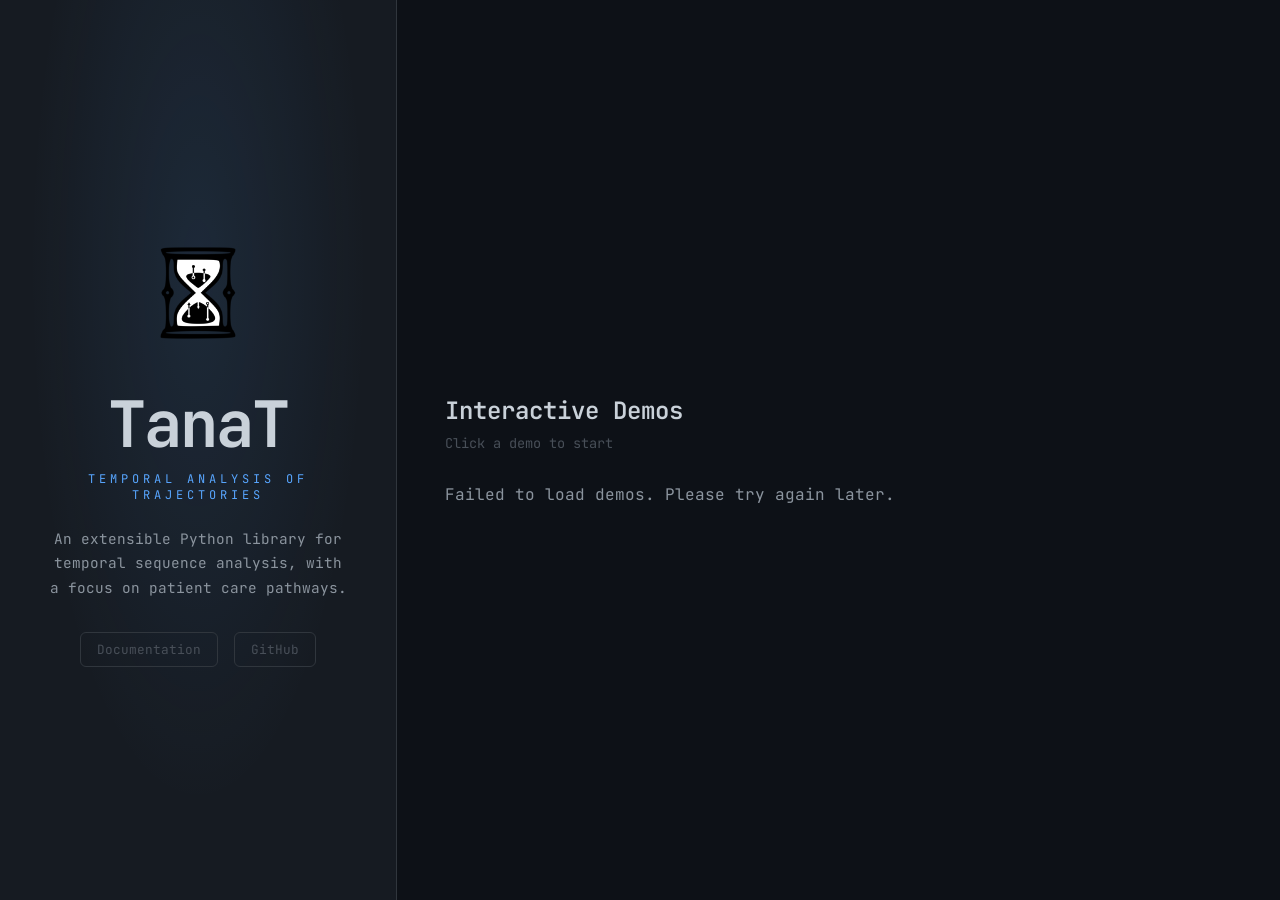
==== commit d4611080: "Point links at the TanaT-Lab GitHub world Live demo -> https://tanat-lab.github.io/tanat-demo/, Tana" ====
--- a/index.html
+++ b/index.html
@@ -21,11 +21,11 @@
                 <p class="landing-subtitle">An extensible Python library for temporal sequence analysis, with a focus on patient care pathways.</p>
                 
                 <div class="landing-links">
-                    <a href="https://tanat.gitlabpages.inria.fr/core/tanat/" target="_blank" class="landing-link">
+                    <a href="https://tanat-lab.github.io/TanaT/" target="_blank" class="landing-link">
                         Documentation
                     </a>
-                    <a href="https://gitlab.inria.fr/tanat/core/tanat" target="_blank" class="landing-link">
-                        GitLab
+                    <a href="https://github.com/TanaT-Lab/TanaT" target="_blank" class="landing-link">
+                        GitHub
                     </a>
                 </div>
             </div>
--- a/core/styles.css
+++ b/core/styles.css
@@ -44,14 +44,6 @@
     min-height: 100vh;
 }
 
-/* Hide demo elements by default until JS loads */
-body.layout-welcome .sidebar,
-body.layout-welcome .main-header,
-body.layout-welcome .main-content,
-body.layout-welcome .global-nav-controls {
-    display: none !important;
-}
-
 /* ═══════════════════════════════════════════════════════════════════════════════
    LANDING PAGE STYLES - Split Layout
    ═══════════════════════════════════════════════════════════════════════════════ */
@@ -317,118 +309,6 @@
 
 .landing-footer a:hover {
     text-decoration: underline;
-}
-
-/* ═══════════════════════════════════════════════════════════════════════════════
-   WELCOME SCREEN - Full viewport, no sidebar/header
-   ═══════════════════════════════════════════════════════════════════════════════ */
-
-.welcome-screen {
-    position: fixed;
-    top: 0;
-    left: 0;
-    width: 100vw;
-    height: 100vh;
-    background: 
-        radial-gradient(ellipse at 50% 30%, rgba(88, 166, 255, 0.08) 0%, transparent 50%),
-        var(--bg-primary);
-    display: flex;
-    flex-direction: column;
-    align-items: center;
-    justify-content: center;
-    z-index: 1000;
-}
-
-.welcome-content {
-    text-align: center;
-    display: flex;
-    flex-direction: column;
-    align-items: center;
-    gap: 0.8rem;
-}
-
-/* Hero logo with glow effect */
-.hero-logo {
-    position: relative;
-    margin-bottom: 0.5rem;
-}
-
-.hero-logo::before {
-    content: '';
-    position: absolute;
-    top: 50%;
-    left: 50%;
-    transform: translate(-50%, -50%);
-    width: 180px;
-    height: 180px;
-    background: radial-gradient(circle, rgba(88, 166, 255, 0.15) 0%, transparent 70%);
-    border-radius: 50%;
-    z-index: -1;
-}
-
-.hero-logo-img {
-    height: 100px;
-    width: auto;
-    filter: brightness(1.1);
-}
-
-.welcome-title {
-    font-size: 3.5rem;
-    font-weight: 700;
-    color: var(--text-primary);
-    letter-spacing: -1px;
-}
-
-.welcome-tagline {
-    color: var(--accent-blue);
-    font-size: 0.95rem;
-    letter-spacing: 3px;
-    text-transform: uppercase;
-    margin-bottom: 1rem;
-}
-
-.welcome-subtitle {
-    color: var(--text-secondary);
-    font-size: 0.85rem;
-    margin-top: -1rem;
-    margin-bottom: 2rem;
-}
-
-.welcome-actions {
-    display: flex;
-    flex-direction: column;
-    align-items: center;
-    gap: 1.5rem;
-}
-
-.welcome-start-btn {
-    padding: 1rem 2.5rem;
-    font-size: 1.1rem;
-    font-weight: 600;
-    background-color: var(--accent-green);
-    color: var(--bg-primary);
-    border: none;
-    border-radius: 8px;
-    cursor: pointer;
-    font-family: 'JetBrains Mono', monospace;
-    transition: all 0.3s ease;
-}
-
-.welcome-start-btn:hover {
-    background-color: var(--accent-green-dark);
-    transform: scale(1.05);
-}
-
-/* Back to demos link */
-.back-to-demos-link {
-    color: var(--text-muted);
-    text-decoration: none;
-    font-size: 0.85rem;
-    transition: color 0.2s;
-}
-
-.back-to-demos-link:hover {
-    color: var(--accent-blue);
 }
 
 /* ═══════════════════════════════════════════════════════════════════════════════
@@ -576,52 +456,6 @@
     padding: 3rem 2rem;
 }
 
-/* Play overlay - minimal start button */
-.play-overlay {
-    position: fixed;
-    top: 0;
-    left: 0;
-    width: 100vw;
-    height: 100vh;
-    background: var(--bg-primary);
-    display: flex;
-    align-items: center;
-    justify-content: center;
-    z-index: 1001;
-}
-
-.play-overlay-btn {
-    display: flex;
-    flex-direction: column;
-    align-items: center;
-    gap: 1rem;
-    padding: 2rem 3rem;
-    background: transparent;
-    border: 2px solid var(--accent-green);
-    border-radius: 16px;
-    cursor: pointer;
-    transition: all 0.3s ease;
-}
-
-.play-overlay-btn:hover {
-    background: rgba(34, 197, 94, 0.1);
-    transform: scale(1.05);
-    box-shadow: 0 0 30px rgba(34, 197, 94, 0.3);
-}
-
-.play-overlay-btn .play-icon {
-    font-size: 3rem;
-    color: var(--accent-green);
-}
-
-.play-overlay-btn .play-text {
-    font-size: 1rem;
-    color: var(--text-muted);
-    font-family: 'JetBrains Mono', monospace;
-    text-transform: uppercase;
-    letter-spacing: 0.1em;
-}
-
 .intro-screen .intro-content {
     max-width: 900px;
     width: 100%;
@@ -692,32 +526,6 @@
     border-bottom: 1px solid var(--border-color);
 }
 
-/* Section header */
-.note-section {
-    font-size: 0.75rem;
-    font-weight: 500;
-    color: var(--text-muted);
-    text-transform: uppercase;
-    letter-spacing: 0.1em;
-    margin-top: 0.5rem;
-}
-
-/* Keyword (like Entity) */
-.note-keyword {
-    font-size: 1.8rem;
-    font-weight: 600;
-    color: var(--accent-blue);
-    margin: 0.2rem 0;
-}
-
-/* Definition */
-.note-definition {
-    font-size: 1rem;
-    color: var(--text-secondary);
-    font-style: italic;
-    margin-bottom: 0.8rem;
-}
-
 /* Bullets - clean style */
 .note-bullet {
     font-size: 0.95rem;
@@ -736,18 +544,6 @@
     color: var(--accent-green);
     font-size: 0.8rem;
     flex-shrink: 0;
-}
-
-/* Examples - inline tags */
-.note-example {
-    display: inline-block;
-    font-size: 0.8rem;
-    color: var(--text-muted);
-    background: var(--bg-tertiary);
-    padding: 0.3rem 0.8rem;
-    border-radius: 20px;
-    margin-right: 0.5rem;
-    margin-top: 0.3rem;
 }
 
 /* Title (for later sections) */
@@ -758,59 +554,11 @@
     margin-bottom: 0.5rem;
 }
 
-/* Subtitle */
-.note-subtitle {
-    font-size: 0.9rem;
-    color: var(--text-muted);
-    margin-bottom: 1rem;
-}
-
-.note-highlight {
-    font-size: 0.85rem;
-    font-weight: 500;
-    color: var(--accent-yellow);
-    padding: 0.4rem 0.8rem;
-    background-color: rgba(255, 221, 0, 0.08);
-    border-left: 2px solid var(--accent-yellow);
-    border-radius: 0 4px 4px 0;
-    margin-top: 0.5rem;
-}
-
-.note-concept {
-    font-family: 'Fira Code', 'Consolas', monospace;
-    font-size: 1rem;
-    color: var(--accent-blue);
-    padding: 0.6rem 1rem;
-    background-color: rgba(88, 166, 255, 0.08);
-    border-radius: 6px;
-}
-
 .note-detail {
     font-size: 0.85rem;
     color: var(--text-muted);
     padding-left: 1.5rem;
     font-style: italic;
-}
-
-.note-spacer {
-    height: 2rem;
-}
-
-.note-action {
-    font-size: 1rem;
-    font-weight: 500;
-    color: var(--accent-green);
-    display: flex;
-    align-items: center;
-    gap: 0.6rem;
-    margin-top: 1rem;
-    padding: 0.6rem 1rem;
-    background-color: rgba(34, 197, 94, 0.08);
-    border-radius: 6px;
-}
-
-.note-action .note-icon {
-    font-size: 0.85rem;
 }
 
 .note-divider {
@@ -2340,7 +2088,6 @@
     }
     
     /* Hide mobile pipeline on other layouts */
-    .layout-welcome .mobile-pipeline-header,
     .layout-intro .mobile-pipeline-header,
     .layout-transition .mobile-pipeline-header {
         display: none;
